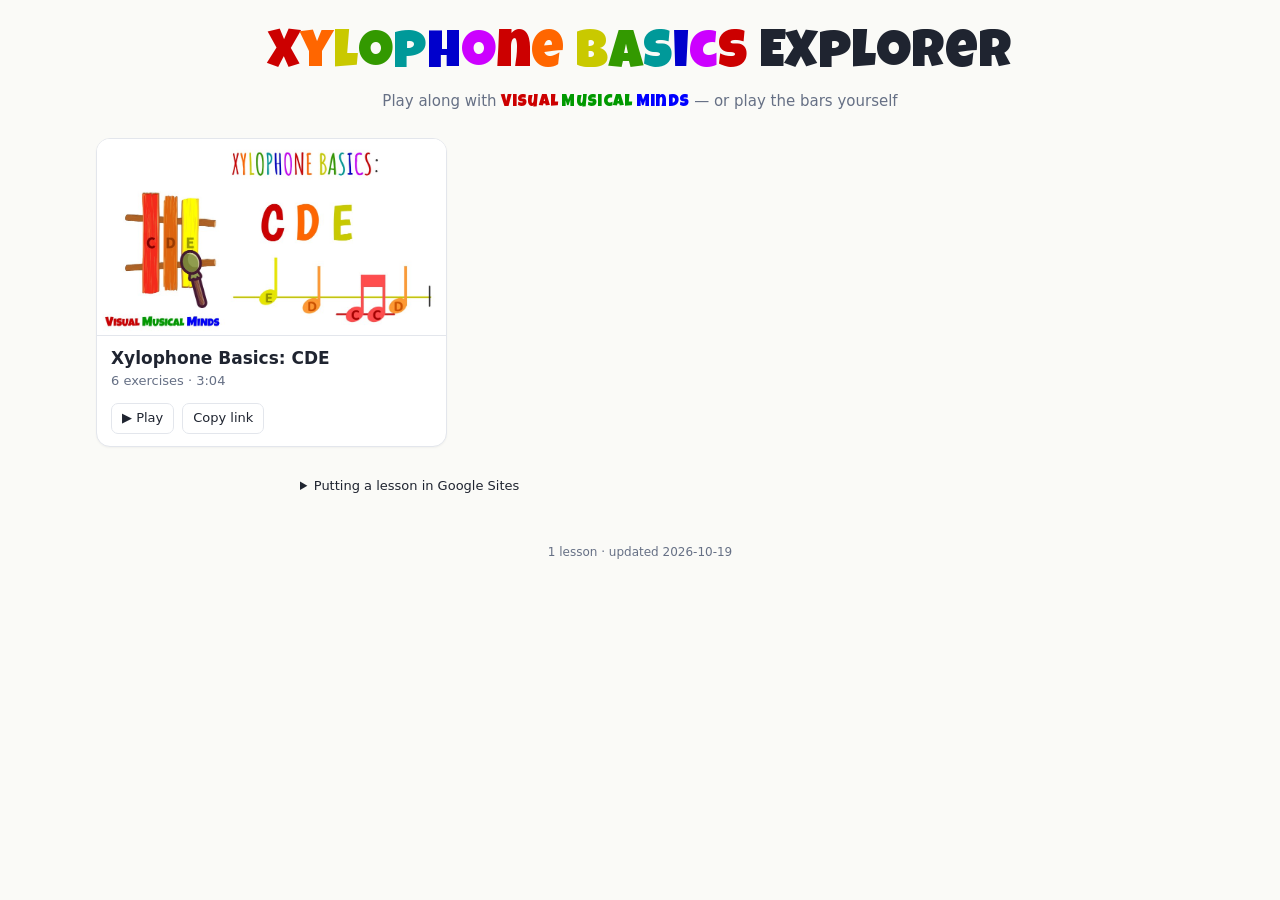
==== index.html @ b73efd1a "Lesson: Xylophone Basics: CDE" ====
<!doctype html>
<html lang="en">
<head>
  <meta charset="utf-8">
  <meta name="viewport" content="width=device-width, initial-scale=1">
  <title>Xylophone Basics Explorer</title>
  <meta name="description" content="Play-along xylophone lessons from Visual Musical Minds — one for each Xylophone Basics video.">
  <link rel="icon" href="app/icon.svg" type="image/svg+xml">
  <link rel="stylesheet" href="app/lib/fonts/fonts.css">
  <style>
    :root { --ink: #1f2430; --soft: #667085; --line: #e3e6ec; --bg: #fafaf7; --accent: #2b6cb0; }
    * { box-sizing: border-box; }
    body { margin: 0; background: var(--bg); color: var(--ink); font: 15px/1.45 system-ui, -apple-system, 'Segoe UI', Roboto, sans-serif; }
    header { padding: 28px 16px 8px; text-align: center; }
    h1 { margin: 0; font: 400 clamp(30px, 6vw, 54px)/1.05 'Luckiest Guy', system-ui, sans-serif; letter-spacing: .5px; }
    h1 .r { color: #CC0000; } h1 .o { color: #FF6600; } h1 .y { color: #C9C900; } h1 .g { color: #339900; }
    h1 .t { color: #009999; } h1 .b { color: #0000CC; } h1 .p { color: #CC00FF; }
    .by { margin: 6px 0 0; color: var(--soft); }
    .by b { font: 400 17px 'Luckiest Guy', system-ui, sans-serif; letter-spacing: .3px; }
    .by .v { color: #CC0000; } .by .m { color: #009900; } .by .n { color: #0000FF; }
    main { max-width: 1120px; margin: 0 auto; padding: 18px 16px 48px; }
    .grid { display: grid; grid-template-columns: repeat(auto-fill, minmax(260px, 1fr)); gap: 18px; }
    .card { background: #fff; border: 1px solid var(--line); border-radius: 14px; overflow: hidden; display: flex; flex-direction: column;
      box-shadow: 0 1px 2px rgba(0, 0, 0, .04); transition: box-shadow .15s, transform .15s; }
    .card:hover { box-shadow: 0 8px 24px rgba(0, 0, 0, .1); transform: translateY(-2px); }
    .card a.open { color: inherit; text-decoration: none; display: block; }
    .cover { aspect-ratio: 16 / 9; background: #fff center / cover no-repeat; border-bottom: 1px solid var(--line); }
    .info { padding: 10px 14px 4px; }
    .info h2 { margin: 0; font-size: 17px; }
    .info p { margin: 2px 0 0; color: var(--soft); font-size: 13px; }
    .tools { display: flex; gap: 8px; padding: 8px 14px 12px; margin-top: auto; }
    .tools button, .tools a { font: inherit; font-size: 13px; padding: 5px 10px; border: 1px solid var(--line); border-radius: 7px; background: #fff;
      color: var(--ink); cursor: pointer; text-decoration: none; }
    .tools button:hover, .tools a:hover { border-color: var(--accent); }
    .empty { text-align: center; color: var(--soft); padding: 40px 0; }
    footer { text-align: center; color: var(--soft); font-size: 12px; padding: 0 16px 28px; }
    .how { max-width: 680px; margin: 30px auto 0; color: var(--soft); font-size: 13px; }
    .how summary { cursor: pointer; color: var(--ink); }
  </style>
</head>
<body>
  <!-- Made by the Xylophone Basics Creation Studio ("Make an app…") — don't edit: it's written again each time. -->
  <header>
    <h1><span class="r">X</span><span class="o">y</span><span class="y">l</span><span class="g">o</span><span class="t">p</span><span class="b">h</span><span class="p">o</span><span class="r">n</span><span class="o">e</span>
      <span class="y">B</span><span class="g">a</span><span class="t">s</span><span class="b">i</span><span class="p">c</span><span class="r">s</span>
      Explorer</h1>
    <p class="by">Play along with <b><span class="v">Visual</span> <span class="m">Musical</span> <span class="n">Minds</span></b> — or play the bars yourself</p>
  </header>
  <main>
    <div class="grid">
      <article class="card">
        <a class="open" href="lessons/cde/"><div class="cover" style="background-image:url('lessons/cde/cover.jpg')"></div>
          <div class="info"><h2>Xylophone Basics: CDE</h2><p>6 exercises · 3:04</p></div></a>
        <div class="tools"><a href="lessons/cde/">▶ Play</a><button type="button" data-copy="lessons/cde/">Copy link</button></div>
      </article>
    </div>
    <details class="how">
      <summary>Putting a lesson in Google Sites</summary>
      <p>Press <b>Copy link</b> on a lesson, then in Google Sites: <b>Insert → Embed → By URL</b>, paste, and make the box wide
        (16:9 fits best). Add <code>?ex=3</code> to the link to open on exercise 3, or <code>?mallet=off</code> to start with the
        student playing.</p>
    </details>
  </main>
  <footer>1 lesson · updated 2026-10-19</footer>
  <script>
    document.querySelectorAll('[data-copy]').forEach(b => b.onclick = async () => {
      const url = new URL(b.dataset.copy, location.href).href;
      try { await navigator.clipboard.writeText(url); b.textContent = 'Copied ✓'; }
      catch (e) { prompt('The lesson’s link:', url); }
      setTimeout(() => { b.textContent = 'Copy link'; }, 2000);
    });
  </script>
</body>
</html>
---- app/lib/fonts/fonts.css ----
/* The studio's fonts, from Google Fonts — SIL Open Font License 1.1 (OFL-*.txt) except Luckiest Guy,
   Apache License 2.0 (LICENSE-LuckiestGuy.txt). Baloo Thambi 2 + Source Sans 3 2026-10-16; the card fonts later that day.
   Baloo Thambi 2 SemiBold: the letters in the noteheads (the font the .fla used).
   Source Sans 3 Bold: the letters on the bars (stand-in for Myriad Pro Bold, D9).
   The card fonts — free look-alikes for the .fla's paid ones (research/fonts/font-options.png):
   Amatic SC Bold for Liebe Doris: the title words and the words cards ("ADVANCED MODE", "NO BREAKS").
   Boogaloo for Catseye Bold: the big letters on the title (D E G A).
   Luckiest Guy for Astounder Squared BB: words over the playing screen, the end, the countdown numbers. */
@font-face { font-family: 'Baloo Thambi 2'; font-style: normal; font-weight: 600; font-display: block;
  src: url(BalooThambi2-SemiBold-latin.woff2) format('woff2');
  unicode-range: U+0000-00FF, U+0131, U+0152-0153, U+02BB-02BC, U+02C6, U+02DA, U+02DC, U+0304, U+0308, U+0329, U+2000-206F, U+20AC, U+2122, U+2191, U+2193, U+2212, U+2215, U+FEFF, U+FFFD; }
@font-face { font-family: 'Baloo Thambi 2'; font-style: normal; font-weight: 600; font-display: block;
  src: url(BalooThambi2-SemiBold-latin-ext.woff2) format('woff2');
  unicode-range: U+0100-02BA, U+02BD-02C5, U+02C7-02CC, U+02CE-02D7, U+02DD-02FF, U+0304, U+0308, U+0329, U+1D00-1DBF, U+1E00-1E9F, U+1EF2-1EFF, U+2020, U+20A0-20AB, U+20AD-20C0, U+2113, U+2C60-2C7F, U+A720-A7FF; }
@font-face { font-family: 'Source Sans 3'; font-style: normal; font-weight: 700; font-display: block;
  src: url(SourceSans3-Bold-latin.woff2) format('woff2');
  unicode-range: U+0000-00FF, U+0131, U+0152-0153, U+02BB-02BC, U+02C6, U+02DA, U+02DC, U+0304, U+0308, U+0329, U+2000-206F, U+20AC, U+2122, U+2191, U+2193, U+2212, U+2215, U+FEFF, U+FFFD; }
@font-face { font-family: 'Source Sans 3'; font-style: normal; font-weight: 700; font-display: block;
  src: url(SourceSans3-Bold-latin-ext.woff2) format('woff2');
  unicode-range: U+0100-02BA, U+02BD-02C5, U+02C7-02CC, U+02CE-02D7, U+02DD-02FF, U+0304, U+0308, U+0329, U+1D00-1DBF, U+1E00-1E9F, U+1EF2-1EFF, U+2020, U+20A0-20AB, U+20AD-20C0, U+2113, U+2C60-2C7F, U+A720-A7FF; }
@font-face { font-family: 'Amatic SC'; font-style: normal; font-weight: 700; font-display: block;
  src: url(AmaticSC-Bold-latin.woff2) format('woff2');
  unicode-range: U+0000-00FF, U+0131, U+0152-0153, U+02BB-02BC, U+02C6, U+02DA, U+02DC, U+0304, U+0308, U+0329, U+2000-206F, U+20AC, U+2122, U+2191, U+2193, U+2212, U+2215, U+FEFF, U+FFFD; }
@font-face { font-family: 'Amatic SC'; font-style: normal; font-weight: 700; font-display: block;
  src: url(AmaticSC-Bold-latin-ext.woff2) format('woff2');
  unicode-range: U+0100-02BA, U+02BD-02C5, U+02C7-02CC, U+02CE-02D7, U+02DD-02FF, U+0304, U+0308, U+0329, U+1D00-1DBF, U+1E00-1E9F, U+1EF2-1EFF, U+2020, U+20A0-20AB, U+20AD-20C4, U+2113, U+2C60-2C7F, U+A720-A7FF; }
@font-face { font-family: 'Boogaloo'; font-style: normal; font-weight: 400; font-display: block;
  src: url(Boogaloo-Regular-latin.woff2) format('woff2');
  unicode-range: U+0000-00FF, U+0131, U+0152-0153, U+02BB-02BC, U+02C6, U+02DA, U+02DC, U+0304, U+0308, U+0329, U+2000-206F, U+20AC, U+2122, U+2191, U+2193, U+2212, U+2215, U+FEFF, U+FFFD; }
@font-face { font-family: 'Luckiest Guy'; font-style: normal; font-weight: 400; font-display: block;
  src: url(LuckiestGuy-Regular-latin.woff2) format('woff2');
  unicode-range: U+0000-00FF, U+0131, U+0152-0153, U+02BB-02BC, U+02C6, U+02DA, U+02DC, U+0304, U+0308, U+0329, U+2000-206F, U+20AC, U+2122, U+2191, U+2193, U+2212, U+2215, U+FEFF, U+FFFD; }
@font-face { font-family: 'Luckiest Guy'; font-style: normal; font-weight: 400; font-display: block;
  src: url(LuckiestGuy-Regular-latin-ext.woff2) format('woff2');
  unicode-range: U+0100-02BA, U+02BD-02C5, U+02C7-02CC, U+02CE-02D7, U+02DD-02FF, U+0304, U+0308, U+0329, U+1D00-1DBF, U+1E00-1E9F, U+1EF2-1EFF, U+2020, U+20A0-20AB, U+20AD-20C4, U+2113, U+2C60-2C7F, U+A720-A7FF; }
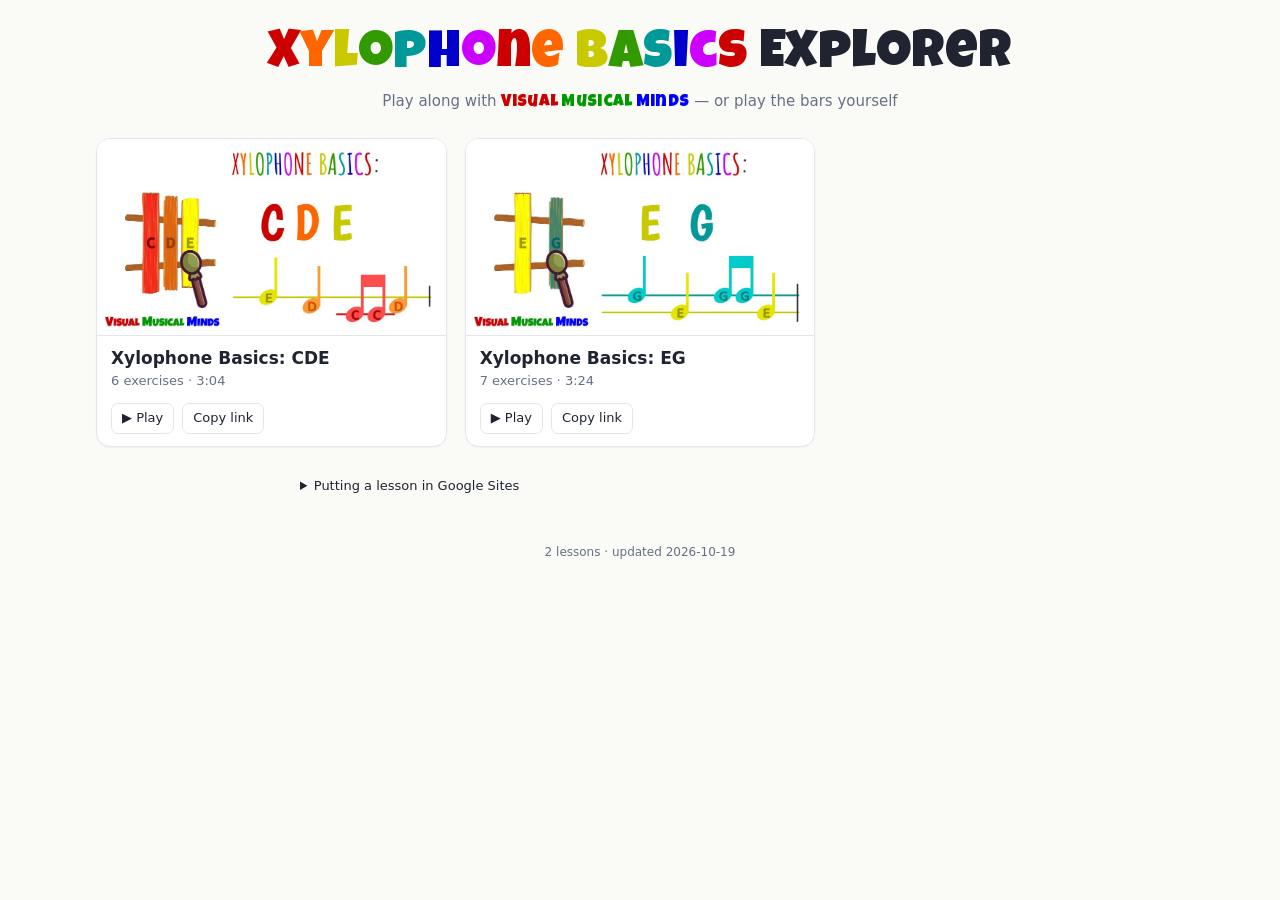
==== commit 67184ef8: "Lesson: Xylophone Basics: EG" ====
--- a/index.html
+++ b/index.html
@@ -53,6 +53,11 @@
           <div class="info"><h2>Xylophone Basics: CDE</h2><p>6 exercises · 3:04</p></div></a>
         <div class="tools"><a href="lessons/cde/">▶ Play</a><button type="button" data-copy="lessons/cde/">Copy link</button></div>
       </article>
+      <article class="card">
+        <a class="open" href="lessons/eg/"><div class="cover" style="background-image:url('lessons/eg/cover.jpg')"></div>
+          <div class="info"><h2>Xylophone Basics: EG</h2><p>7 exercises · 3:24</p></div></a>
+        <div class="tools"><a href="lessons/eg/">▶ Play</a><button type="button" data-copy="lessons/eg/">Copy link</button></div>
+      </article>
     </div>
     <details class="how">
       <summary>Putting a lesson in Google Sites</summary>
@@ -61,7 +66,7 @@
         student playing.</p>
     </details>
   </main>
-  <footer>1 lesson · updated 2026-10-19</footer>
+  <footer>2 lessons · updated 2026-10-19</footer>
   <script>
     document.querySelectorAll('[data-copy]').forEach(b => b.onclick = async () => {
       const url = new URL(b.dataset.copy, location.href).href;
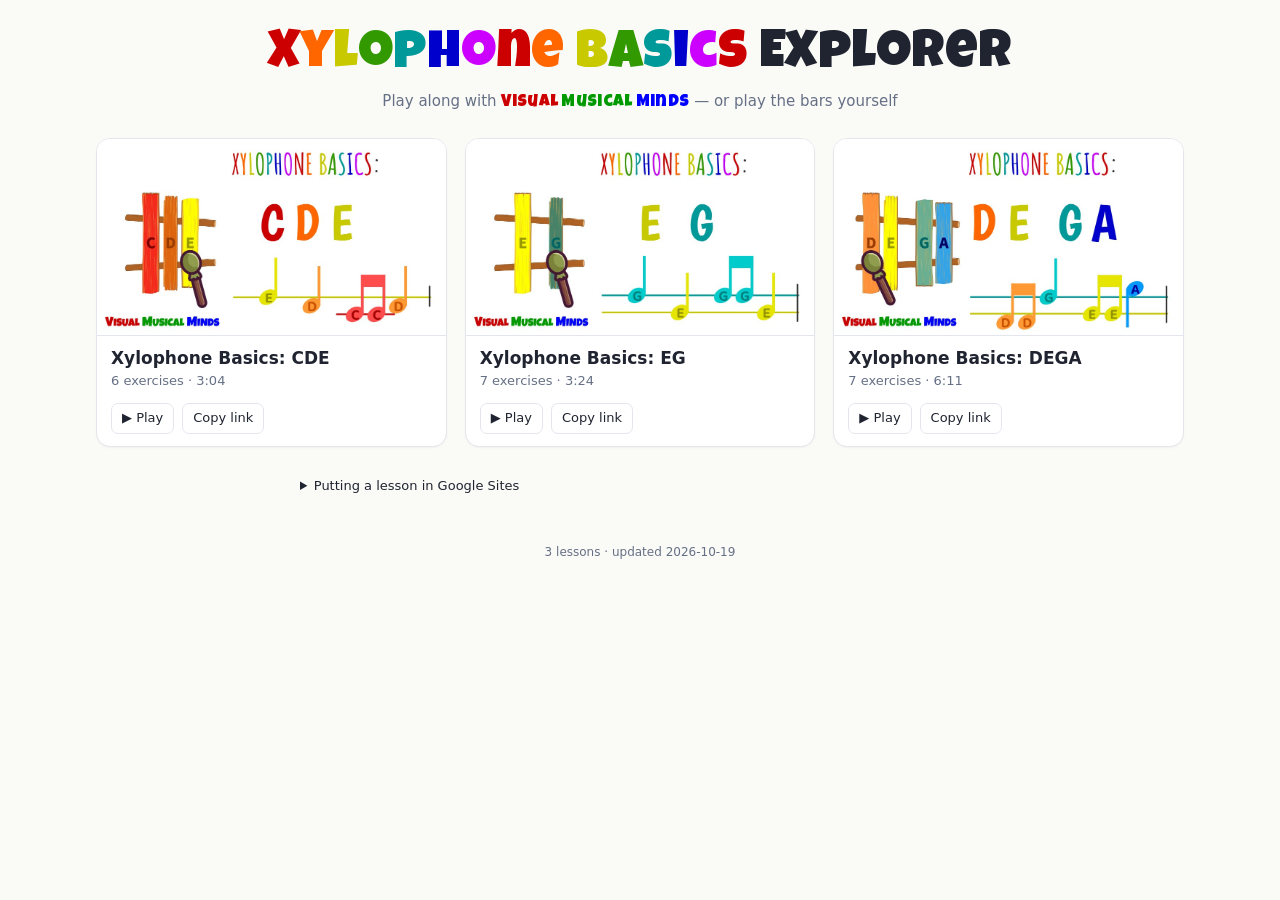
==== commit dbaf4675: "Lesson: Xylophone Basics: DEGA" ====
--- a/index.html
+++ b/index.html
@@ -58,6 +58,11 @@
           <div class="info"><h2>Xylophone Basics: EG</h2><p>7 exercises · 3:24</p></div></a>
         <div class="tools"><a href="lessons/eg/">▶ Play</a><button type="button" data-copy="lessons/eg/">Copy link</button></div>
       </article>
+      <article class="card">
+        <a class="open" href="lessons/dega/"><div class="cover" style="background-image:url('lessons/dega/cover.jpg')"></div>
+          <div class="info"><h2>Xylophone Basics: DEGA</h2><p>7 exercises · 6:11</p></div></a>
+        <div class="tools"><a href="lessons/dega/">▶ Play</a><button type="button" data-copy="lessons/dega/">Copy link</button></div>
+      </article>
     </div>
     <details class="how">
       <summary>Putting a lesson in Google Sites</summary>
@@ -66,7 +71,7 @@
         student playing.</p>
     </details>
   </main>
-  <footer>2 lessons · updated 2026-10-19</footer>
+  <footer>3 lessons · updated 2026-10-19</footer>
   <script>
     document.querySelectorAll('[data-copy]').forEach(b => b.onclick = async () => {
       const url = new URL(b.dataset.copy, location.href).href;
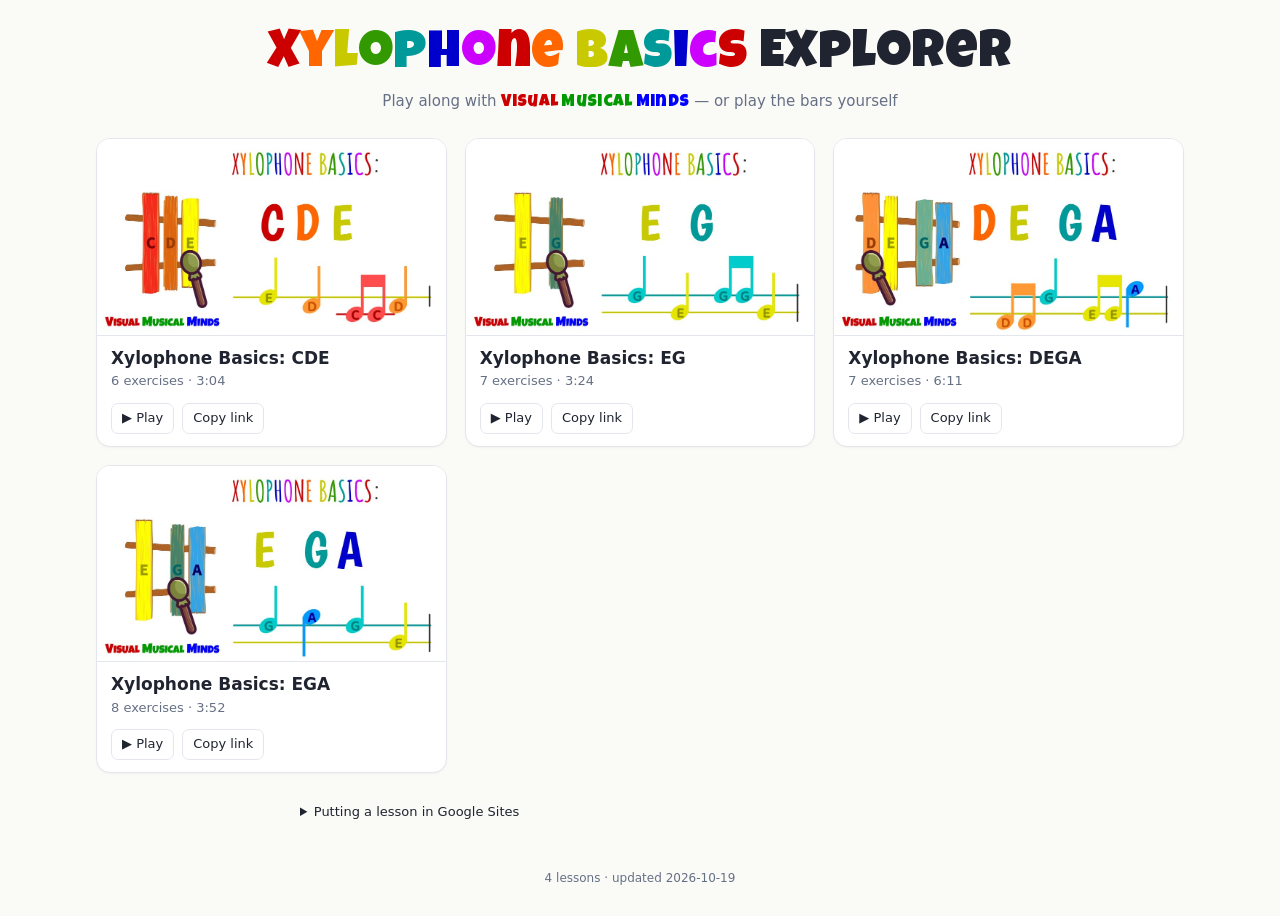
==== commit 975d8c87: "Lesson: Xylophone Basics: EGA" ====
--- a/index.html
+++ b/index.html
@@ -63,6 +63,11 @@
           <div class="info"><h2>Xylophone Basics: DEGA</h2><p>7 exercises · 6:11</p></div></a>
         <div class="tools"><a href="lessons/dega/">▶ Play</a><button type="button" data-copy="lessons/dega/">Copy link</button></div>
       </article>
+      <article class="card">
+        <a class="open" href="lessons/ega/"><div class="cover" style="background-image:url('lessons/ega/cover.jpg')"></div>
+          <div class="info"><h2>Xylophone Basics: EGA</h2><p>8 exercises · 3:52</p></div></a>
+        <div class="tools"><a href="lessons/ega/">▶ Play</a><button type="button" data-copy="lessons/ega/">Copy link</button></div>
+      </article>
     </div>
     <details class="how">
       <summary>Putting a lesson in Google Sites</summary>
@@ -71,7 +76,7 @@
         student playing.</p>
     </details>
   </main>
-  <footer>3 lessons · updated 2026-10-19</footer>
+  <footer>4 lessons · updated 2026-10-19</footer>
   <script>
     document.querySelectorAll('[data-copy]').forEach(b => b.onclick = async () => {
       const url = new URL(b.dataset.copy, location.href).href;
